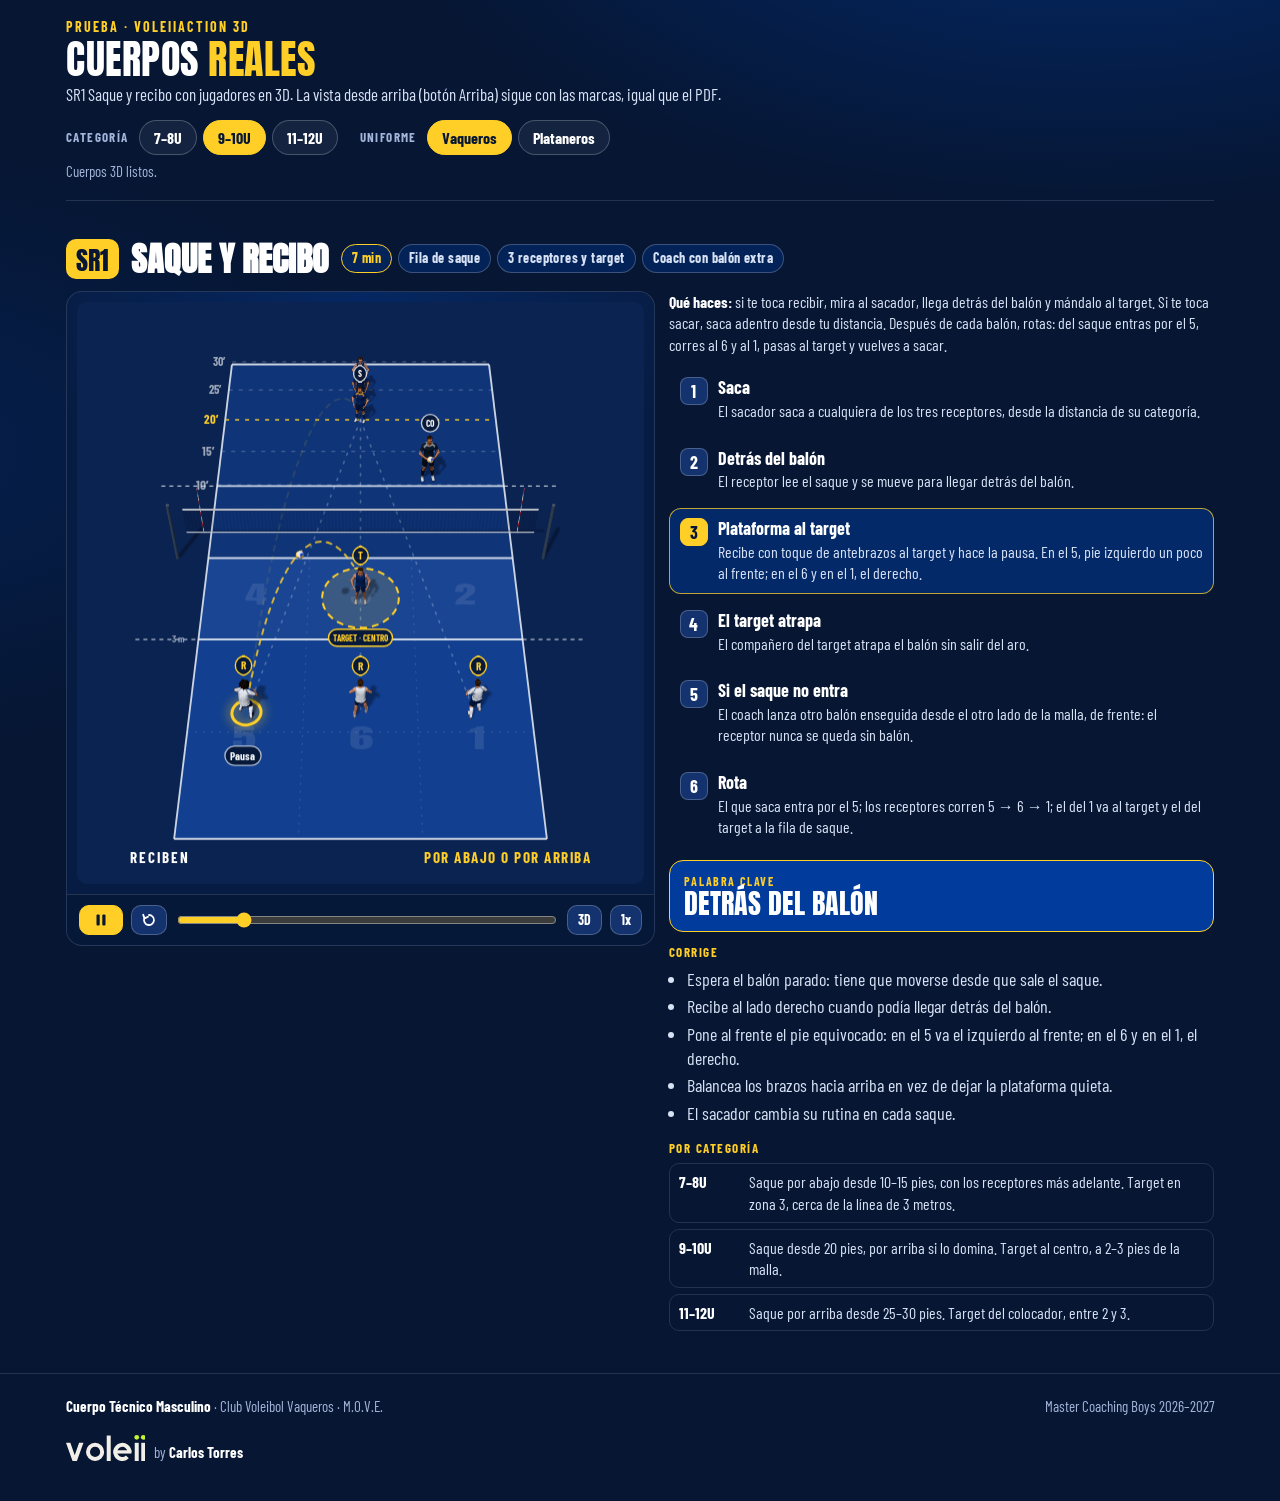
==== prueba3d.html @ f666adee "Prueba 3D real: SR1 con cuerpos humanos (página aparte, no enlazada) - prueba3d.html: SR1 Saque y re" ====
<!doctype html>
<html lang="es">
<head>
<meta charset="utf-8">
<meta name="viewport" content="width=device-width, initial-scale=1">
<meta name="robots" content="noindex">
<title>Prueba 3D · Master Coaching Boys</title>
<link rel="preconnect" href="https://fonts.googleapis.com">
<link rel="preconnect" href="https://fonts.gstatic.com" crossorigin>
<link href="https://fonts.googleapis.com/css2?family=Anton&family=Barlow+Condensed:wght@400;500;600;700&display=swap" rel="stylesheet">
<link rel="stylesheet" href="engine/voleii-drills.css">
<style>.dia canvas.action{display:block;width:100%;max-height:78vh;border-radius:10px}</style>
<style>
:root{
  --navy:#061633;
  --navy2:#0B2350;
  --navy3:#14336E;
  --blue:#013C9D;
  --gold:#FFCF28;
  --white:#FFFFFF;
  --muted:#A3B5DA;
  --soft:#D8E2F5;
  --line:rgba(255,255,255,.12);
  --line2:rgba(255,255,255,.22);
  --radius:16px;
}
*{box-sizing:border-box}
html{-webkit-text-size-adjust:100%}
body{
  margin:0;
  background:var(--navy);
  background-image:radial-gradient(1200px 600px at 85% -10%, rgba(1,60,157,.55), transparent 60%),
                   radial-gradient(900px 500px at -10% 30%, rgba(1,60,157,.25), transparent 60%);
  color:var(--white);
  font-family:"Barlow Condensed", "Arial Narrow", Arial, sans-serif;
  font-size:18px;
  line-height:1.35;
}
a{color:var(--gold)}
.wrap{max-width:1180px;margin:0 auto;padding:0 16px}

/* ---------- Encabezado ---------- */
.hero{position:relative;overflow:hidden;padding:22px 0 26px;border-bottom:1px solid var(--line)}
.hero:before{
  content:"";position:absolute;right:-160px;top:-80px;width:560px;height:560px;display:none;
  background:linear-gradient(135deg, rgba(255,207,40,0) 0 40%, rgba(255,207,40,.07) 40% 50%, rgba(255,255,255,0) 50%);
  transform:rotate(8deg);pointer-events:none
}
@media (min-width:820px){.hero:before{display:block}}
.logos{display:flex;align-items:center;justify-content:space-between;gap:16px}
.logos img.vaq{height:64px;width:auto;display:block}
.logos img.move{height:42px;width:auto;display:block;opacity:.95}
.hero-grid{display:grid;grid-template-columns:1fr;gap:18px;margin-top:14px}
h1{font-family:Anton, Impact, sans-serif;font-weight:400;text-transform:uppercase;line-height:.9;margin:0;font-size:58px;letter-spacing:.5px}
h1 .g{color:var(--gold)}
.season{display:inline-block;margin-top:8px;font-weight:700;letter-spacing:1.5px;text-transform:uppercase;color:var(--soft);font-size:16px}
.season b{color:var(--gold)}
.meta{display:grid;grid-template-columns:1fr 1fr;gap:8px;align-content:end}
.meta .m{display:flex;gap:10px;align-items:flex-start;background:rgba(11,35,80,.75);border:1px solid var(--line);border-radius:12px;padding:10px 12px}
.meta .m svg{flex:0 0 auto;margin-top:2px}
.meta .k{display:block;font-size:12px;letter-spacing:1.6px;text-transform:uppercase;color:var(--gold);font-weight:700}
.meta .v{display:block;font-weight:600;font-size:16px;line-height:1.2}
@media (min-width:820px){.meta .v{font-size:17px}}
@media (min-width:820px){
  .hero{padding:28px 0 34px}
  .logos img.vaq{height:84px}
  .logos img.move{height:54px}
  .hero-grid{grid-template-columns:1.1fr 1fr;align-items:end;margin-top:18px}
  h1{font-size:96px}
  .meta{grid-template-columns:1fr 1fr}
}

/* ---------- Barra fija ---------- */
.bar{position:sticky;top:0;z-index:20;background:rgba(6,22,51,.88);-webkit-backdrop-filter:blur(10px);backdrop-filter:blur(10px);border-bottom:1px solid var(--line)}
.bar .wrap{display:flex;flex-wrap:wrap;gap:8px 18px;align-items:center;justify-content:space-between;padding-top:10px;padding-bottom:10px}
.ctl{display:flex;align-items:center;gap:8px}
.ctl .lbl{font-size:12px;letter-spacing:1.4px;text-transform:uppercase;color:var(--muted);font-weight:700}
.seg{display:inline-flex;background:var(--navy2);border:1px solid var(--line2);border-radius:999px;padding:3px}
.seg button{font:inherit;font-weight:700;font-size:15px;color:var(--soft);background:transparent;border:0;border-radius:999px;padding:6px 12px;cursor:pointer;white-space:nowrap}
.seg button[aria-pressed="true"]{background:var(--gold);color:var(--navy)}
.seg button:focus-visible{outline:2px solid var(--gold);outline-offset:2px}
@media (max-width:600px){
  .bar .wrap{flex-wrap:nowrap;gap:8px;padding-top:8px;padding-bottom:8px}
  .ctl .lbl,.seg .long{display:none}
  .seg button{font-size:14px;padding:6px 9px}
}

/* ---------- Navegación de estaciones ---------- */
.nav{display:flex;gap:8px;overflow-x:auto;padding:16px 0 4px;scrollbar-width:none}
.nav::-webkit-scrollbar{display:none}
.nav span{flex:0 0 auto;font-weight:700;font-size:15px;letter-spacing:.5px;text-transform:uppercase;padding:8px 14px;border-radius:10px;border:1px solid var(--line);color:var(--muted);background:rgba(11,35,80,.5)}
.nav span.on{background:var(--blue);border-color:var(--gold);color:var(--white)}
.nav span.off{opacity:.55}
.nav span small{display:block;font-size:11px;letter-spacing:1px;color:var(--gold);font-weight:600}
.nav span.off small{color:var(--muted)}

/* ---------- Estación ---------- */
.station{padding:18px 0 8px}
.st-head{display:flex;flex-wrap:wrap;align-items:flex-end;justify-content:space-between;gap:12px}
.st-kicker{font-size:14px;letter-spacing:2px;text-transform:uppercase;color:var(--gold);font-weight:700}
.st-title{font-family:Anton, Impact, 'Arial Narrow', sans-serif;font-size:64px;line-height:.95;text-transform:uppercase;margin:2px 0 0;overflow-wrap:anywhere;max-width:100%}
.st-sub{color:var(--soft);font-weight:600;font-size:18px}
@media (min-width:820px){.st-title{font-size:86px}}

.card{background:linear-gradient(180deg, rgba(11,35,80,.92), rgba(9,29,66,.92));border:1px solid var(--line);border-radius:var(--radius);padding:16px}
.card h3{font-family:Anton, Impact, sans-serif;font-weight:400;text-transform:uppercase;letter-spacing:.5px;font-size:22px;margin:0 0 10px}
.card h3 .g{color:var(--gold)}
.grid2{display:grid;grid-template-columns:1fr;gap:14px;margin-top:16px}
@media (min-width:900px){.grid2{grid-template-columns:1.25fr 1fr}}

/* Barra de minutos */
.mins{display:flex;height:54px;border-radius:12px;overflow:hidden;border:1px solid var(--line2)}
.mins div{display:flex;flex-direction:column;justify-content:center;align-items:center;min-width:0;padding:0 2px;border-right:1px solid rgba(6,22,51,.6);text-align:center}
.mins div:last-child{border-right:0}
.mins b{font-size:15px;line-height:1;white-space:nowrap}
.mins i{font-style:normal;font-size:12px;opacity:.85;white-space:nowrap}
.mins .ex{background:#2A4C8F;color:var(--white)}
.mins .d1{background:#FFCF28;color:var(--navy)}
.mins .d2{background:#FFDB5C;color:var(--navy)}
.mins .d3{background:#FFCF28;color:var(--navy)}
.mins .d4{background:#FFDB5C;color:var(--navy)}
.mins .ag{background:repeating-linear-gradient(135deg, #18356F 0 6px, #102A5C 6px 12px);color:var(--soft)}
.mins-legend{display:flex;justify-content:space-between;color:var(--muted);font-size:14px;margin-top:6px}

/* Equipos */
.teams{display:grid;grid-template-columns:1fr 1fr;gap:12px}
.teams h4{margin:0 0 6px;font-size:13px;letter-spacing:1.5px;text-transform:uppercase;color:var(--gold)}
.teams ol{list-style:none;margin:0;padding:0}
.teams li{display:flex;justify-content:space-between;gap:8px;padding:6px 8px;border-radius:8px;font-weight:600}
.teams li span{color:var(--muted);font-weight:500}
.teams li.on{background:rgba(1,60,157,.6);box-shadow:inset 3px 0 0 var(--gold)}
.teams li.on span{color:var(--soft)}

/* Puntos clave */
.keys{list-style:none;margin:0;padding:0;display:grid;gap:8px}
.keys li{display:flex;gap:10px;align-items:flex-start}
.keys li .n{flex:0 0 26px;height:26px;border-radius:50%;background:var(--blue);border:1px solid var(--gold);display:flex;align-items:center;justify-content:center;font-weight:700;font-size:14px}
.src{margin-top:10px;font-size:13px;color:var(--muted)}
.bring{display:grid;grid-template-columns:1fr 1fr;gap:8px;list-style:none;margin:0;padding:0}
.bring li{background:rgba(1,60,157,.35);border:1px solid var(--line);border-radius:10px;padding:8px 10px;font-weight:600}

/* ---------- Drills ---------- */
.drill{margin-top:22px;scroll-margin-top:70px}
.d-head{display:flex;flex-wrap:wrap;align-items:center;gap:10px 12px;margin-bottom:12px}
.code{font-family:Anton, Impact, sans-serif;font-size:26px;line-height:1;background:var(--gold);color:var(--navy);border-radius:10px;padding:8px 10px 6px}
.d-name{font-family:Anton, Impact, sans-serif;font-size:34px;line-height:1;text-transform:uppercase;margin:0}
.chips{display:flex;flex-wrap:wrap;gap:6px}
.chip{font-size:14px;font-weight:700;letter-spacing:.4px;padding:4px 10px;border-radius:999px;border:1px solid var(--line2);color:var(--soft);background:rgba(1,60,157,.35)}
.chip.t{border-color:var(--gold);color:var(--gold)}
.d-grid{display:grid;grid-template-columns:1fr;gap:14px}
@media (min-width:900px){.d-grid{grid-template-columns:minmax(0,1.08fr) minmax(0,1fr);align-items:start}}

.dia{background:#071C42;border:1px solid var(--line);border-radius:var(--radius);overflow:hidden}
.dia .stage{padding:10px;display:flex;justify-content:center;background:radial-gradient(500px 300px at 50% 0%, rgba(1,60,157,.35), transparent 70%)}
.dia svg.main{display:block;width:100%;height:auto;max-height:78vh}
.dia .ctrls{display:flex;align-items:center;gap:8px;padding:10px 12px;border-top:1px solid var(--line);background:rgba(6,22,51,.6)}
.btn{font:inherit;font-weight:700;font-size:14px;display:inline-flex;align-items:center;gap:6px;color:var(--white);background:var(--navy3);border:1px solid var(--line2);border-radius:10px;padding:7px 10px;cursor:pointer;line-height:1}
.btn:hover{border-color:var(--gold)}
.btn:focus-visible{outline:2px solid var(--gold);outline-offset:2px}
.btn.play{background:var(--gold);color:var(--navy);border-color:var(--gold);min-width:44px;justify-content:center}
.dia input[type=range]{flex:1;min-width:60px;accent-color:#FFCF28}
.legend{display:flex;flex-wrap:wrap;gap:6px 14px;padding:10px 12px;border-top:1px solid var(--line);font-size:14px;color:var(--soft)}
.legend span{display:inline-flex;align-items:center;gap:6px}
.lg-dot{width:14px;height:14px;border-radius:50%;display:inline-block}
.lg-p{background:var(--gold);border:2px solid var(--navy)}
.lg-c{background:#fff;border:2px solid var(--navy)}
.lg-t{background:transparent;border:2px dashed var(--gold)}
.lg-l{width:22px;height:0;border-top:2px dashed var(--gold);display:inline-block}
.lg-pl{width:16px;height:5px;background:#fff;border-radius:2px;display:inline-block;box-shadow:0 0 0 1px var(--navy)}
.inset{border-top:1px solid var(--line);padding:8px 12px 12px;background:rgba(6,22,51,.45)}
.inset .k{font-size:12px;letter-spacing:1.4px;text-transform:uppercase;color:var(--gold);font-weight:700}
.inset svg{display:block;width:100%;height:auto;max-width:420px;margin:0 auto}

.info{display:grid;gap:12px}
.steps{list-style:none;margin:0;padding:0;display:grid;gap:6px}
.steps li{display:flex;gap:10px;padding:9px 10px;border-radius:12px;border:1px solid transparent;cursor:pointer;transition:background .2s, border-color .2s}
.steps li:hover{background:rgba(255,255,255,.04)}
.steps li .n{flex:0 0 28px;height:28px;border-radius:8px;background:var(--navy3);border:1px solid var(--line2);display:flex;align-items:center;justify-content:center;font-weight:700}
.steps li b{display:block;font-size:18px;line-height:1.15}
.steps li p{margin:2px 0 0;color:var(--soft);font-size:16px}
.steps li.on{background:rgba(1,60,157,.5);border-color:rgba(255,207,40,.75)}
.steps li.on .n{background:var(--gold);color:var(--navy);border-color:var(--gold)}
.cue{display:flex;align-items:center;gap:12px;background:var(--blue);border:1px solid var(--gold);border-radius:14px;padding:12px 14px}
.cue .k{font-size:12px;letter-spacing:1.6px;text-transform:uppercase;color:var(--gold);font-weight:700}
.cue .w{font-family:Anton, Impact, sans-serif;font-size:28px;line-height:1.05;text-transform:uppercase}
.box h5{margin:0 0 6px;font-size:13px;letter-spacing:1.5px;text-transform:uppercase;color:var(--gold)}
.box ul{margin:0;padding-left:18px;color:var(--soft)}
.box ul li{margin:3px 0}
.ages{display:grid;gap:6px}
.ages div{display:grid;grid-template-columns:62px 1fr;gap:8px;padding:7px 9px;border-radius:10px;border:1px solid var(--line);color:var(--soft);font-size:16px}
.ages div b{color:var(--white)}
.ages div.on{border-color:var(--gold);background:rgba(1,60,157,.5);color:var(--white)}
.ages div.on b{color:var(--gold)}
.org{color:var(--soft);font-size:16px;margin:0}
.org b{color:var(--white)}

body[data-view="players"] .coach-only{display:none !important}
body[data-view="coach"] .player-only{display:none !important}

footer{margin-top:34px;border-top:1px solid var(--line);padding:22px 0 40px;color:var(--muted);font-size:15px}
footer .wrap{display:flex;flex-wrap:wrap;justify-content:space-between;gap:10px}
footer b{color:var(--white)}
.sample{display:inline-block;margin-top:6px;font-size:13px;letter-spacing:1px;text-transform:uppercase;color:var(--gold);border:1px solid rgba(255,207,40,.5);border-radius:999px;padding:3px 10px}
@media (prefers-reduced-motion: reduce){ .steps li{transition:none} }

/* ---------- Páginas y navegación ---------- */
.page{display:none;padding-top:16px}
.page.on{display:block}
.nav a{flex:0 0 auto;font-weight:700;font-size:15px;letter-spacing:.5px;text-transform:uppercase;padding:8px 14px;border-radius:10px;border:1px solid var(--line);color:var(--soft);background:rgba(11,35,80,.6);text-decoration:none}
.nav a small{display:block;font-size:11px;letter-spacing:1px;color:var(--gold);font-weight:600}
.nav a:hover{border-color:var(--line2)}
.nav a.on{background:var(--blue);border-color:var(--gold);color:var(--white)}
.nav a:focus-visible{outline:2px solid var(--gold);outline-offset:2px}

/* ---------- Visibilidad por categoría ---------- */
[data-agev]{display:none}
body[data-age="7-8"] [data-agev~="7-8"],
body[data-age="9-10"] [data-agev~="9-10"],
body[data-age="11-12"] [data-agev~="11-12"]{display:revert}
.steps li[data-agev]{display:none}
body[data-age="9-10"] .steps li[data-agev~="9-10"]{display:flex}body[data-age="7-8"] .steps li[data-agev~="7-8"],body[data-age="11-12"] .steps li[data-agev~="11-12"]{display:flex}
.steps li.nophase{cursor:default}
.steps li.nophase:hover{background:none}
.cue{flex-wrap:wrap}
.cue > div + div{padding-left:14px;border-left:1px solid rgba(255,207,40,.55)}
@media (max-width:600px){ .cue > div + div{flex-basis:100%;padding-left:0;border-left:0;padding-top:10px;border-top:1px solid rgba(255,207,40,.55)} }
footer .credit{flex-basis:100%;display:flex;align-items:flex-end;gap:9px;margin-top:8px;line-height:1}
footer .credit svg{height:26px;width:auto;display:block}
footer .credit span{padding-bottom:1px}
.na{display:none;align-items:center;gap:12px;border:1px dashed var(--line2);border-radius:var(--radius);padding:14px 16px;color:var(--soft);background:rgba(11,35,80,.5)}
.na b{color:var(--gold)}
body[data-age="7-8"] .drill[data-ages]:not([data-ages~="7-8"]) .d-grid,
body[data-age="9-10"] .drill[data-ages]:not([data-ages~="9-10"]) .d-grid,
body[data-age="11-12"] .drill[data-ages]:not([data-ages~="11-12"]) .d-grid{display:none}
body[data-age="7-8"] .drill[data-ages]:not([data-ages~="7-8"]) .na,
body[data-age="9-10"] .drill[data-ages]:not([data-ages~="9-10"]) .na,
body[data-age="11-12"] .drill[data-ages]:not([data-ages~="11-12"]) .na{display:flex}
body[data-age="7-8"] .drill[data-ages]:not([data-ages~="7-8"]) .d-head,
body[data-age="9-10"] .drill[data-ages]:not([data-ages~="9-10"]) .d-head,
body[data-age="11-12"] .drill[data-ages]:not([data-ages~="11-12"]) .d-head{opacity:.5}

/* ---------- Vista lateral del ataque ---------- */
.inset svg.side{max-width:460px}

/* ---------- Horario ---------- */
.tl{display:flex;height:46px;border-radius:12px;overflow:hidden;border:1px solid var(--line2);margin-top:4px}
.tl div{display:flex;align-items:center;justify-content:center;min-width:0;font-weight:700;font-size:13px;white-space:nowrap;overflow:hidden;border-right:1px solid rgba(6,22,51,.55)}
.tl div:last-child{border-right:0}
.tl .wb{background:#2A4C8F}
.tl .st{background:var(--gold);color:var(--navy)}
.tl .st2{background:#FFDB5C;color:var(--navy)}
.tl .ag{background:repeating-linear-gradient(135deg, #18356F 0 6px, #102A5C 6px 12px)}
.tl .ci{background:#2A4C8F}
.tl-times{display:flex;justify-content:space-between;color:var(--muted);font-size:13px;margin-top:4px}
.tl-name{font-size:13px;letter-spacing:1.5px;text-transform:uppercase;color:var(--gold);font-weight:700;margin-top:14px}
.tl-name:first-of-type{margin-top:0}
table.sched{width:100%;border-collapse:separate;border-spacing:0;font-size:16px}
table.sched th{text-align:left;font-size:12px;letter-spacing:1.4px;text-transform:uppercase;color:var(--gold);font-weight:700;padding:6px 8px;border-bottom:1px solid var(--line2)}
table.sched td{padding:7px 8px;border-bottom:1px solid var(--line);vertical-align:top}
table.sched td.t{white-space:nowrap;color:var(--soft);font-weight:600}
table.sched td b{color:var(--white)}
table.sched tr.agua td{color:var(--muted);font-size:15px}
.rot{width:100%;border-collapse:separate;border-spacing:4px;table-layout:fixed}
.rot th{font-size:12px;letter-spacing:1px;text-transform:uppercase;color:var(--gold);font-weight:700;text-align:center;padding:4px 2px;line-height:1.15}
.rot th small{display:block;color:var(--soft);font-size:12px;letter-spacing:.5px}
.rot td{text-align:center;padding:9px 2px;border-radius:9px;background:rgba(1,60,157,.28);border:1px solid var(--line);font-weight:700;font-size:15px;line-height:1.1}
.rot td.time{background:transparent;border:0;color:var(--muted);font-weight:600;font-size:14px;width:52px}
.rot td.on{background:var(--gold);color:var(--navy);border-color:var(--gold)}
.rot-wrap{overflow-x:auto}
.cycle{display:block;width:100%;max-width:380px;height:auto;margin:6px auto 0}
.list2{list-style:none;margin:0;padding:0;display:grid;gap:8px}
.list2 li{display:flex;justify-content:space-between;gap:10px;padding:8px 10px;border-radius:10px;background:rgba(1,60,157,.28);border:1px solid var(--line);font-weight:600}
.list2 li span{color:var(--muted);font-weight:500;text-align:right}
.list2 li.on{background:rgba(1,60,157,.6);box-shadow:inset 3px 0 0 var(--gold)}
.list2 li.on span{color:var(--soft)}
.note{color:var(--soft);font-size:16px;margin:0}
.note b{color:var(--white)}
.grid3{display:grid;grid-template-columns:1fr;gap:14px;margin-top:14px}
@media (min-width:900px){.grid3{grid-template-columns:1fr 1fr 1fr}}

/* ---------- Siguiente estación ---------- */
.pager{display:flex;justify-content:space-between;gap:10px;margin-top:28px}
.pager a{flex:1;display:block;text-decoration:none;color:var(--white);border:1px solid var(--line2);border-radius:14px;padding:12px 14px;background:rgba(11,35,80,.7)}
.pager a:hover{border-color:var(--gold)}
.pager a small{display:block;font-size:12px;letter-spacing:1.4px;text-transform:uppercase;color:var(--gold);font-weight:700}
.pager a b{font-family:Anton, Impact, sans-serif;font-weight:400;font-size:22px;text-transform:uppercase}
.pager a.nx{text-align:right}

.card.role.mt{margin-top:14px}
@media (min-width:900px){.keys.two{grid-template-columns:1fr 1fr;column-gap:22px}}

.lg-h{width:18px;height:10px;display:inline-block;background:radial-gradient(circle at 25% 50%, #fff 0 4px, transparent 4.5px), radial-gradient(circle at 75% 50%, #fff 0 4px, transparent 4.5px)}
.lg-fd{width:9px;height:15px;border-radius:50%;background:#FFCF28;display:inline-block;box-shadow:0 0 0 1px #061633}
.lg-fi{width:9px;height:15px;border-radius:50%;background:#FFFFFF;display:inline-block;box-shadow:0 0 0 1px #061633}
.lg-co{background:#061633;border:2px solid #fff}
.lg-tb{background:#D8F04A;border:2px solid var(--navy);width:11px;height:11px}

/* ---------- Sesión 1 / Sesión 2 ---------- */
body[data-ses="1"] .s2-only{display:none !important}
body[data-ses="2"] .s1-only{display:none !important}
.ses{display:grid;grid-template-columns:1fr 1fr;gap:8px;padding-top:16px}
.ses a{display:block;text-decoration:none;color:var(--soft);border:1px solid var(--line2);border-radius:14px;padding:10px 14px;background:rgba(11,35,80,.6);font-family:Anton, Impact, sans-serif;font-size:24px;line-height:1.05;text-transform:uppercase}
.ses a small{display:block;font-family:"Barlow Condensed", "Arial Narrow", Arial, sans-serif;font-size:13px;letter-spacing:1px;color:var(--gold);font-weight:700;margin-top:3px}
.ses a:hover{border-color:var(--gold)}
.ses a.on{background:var(--blue);border-color:var(--gold);color:var(--white)}
.ses a:focus-visible{outline:2px solid var(--gold);outline-offset:2px}
@media (min-width:820px){.ses a{font-size:28px}}
.tl .mv{background:#C6A11F;color:var(--navy)}
</style>
<style>
.p3-top{padding:18px 0 8px;border-bottom:1px solid var(--line)}
.p3-kick{font-weight:700;letter-spacing:2px;text-transform:uppercase;color:var(--gold);font-size:14px}
.p3-top h1{font-size:40px;margin-top:4px}
.p3-sub{color:var(--soft);margin-top:6px;font-size:17px;max-width:760px}
.p3-bar{display:flex;flex-wrap:wrap;gap:10px 22px;align-items:center;margin:14px 0 6px}
.p3-grp{display:flex;align-items:center;gap:6px;flex-wrap:wrap}
.p3-grp > span{font-weight:700;letter-spacing:1.4px;text-transform:uppercase;font-size:13px;color:var(--muted);margin-right:4px}
.p3-btn{font:inherit;font-weight:700;font-size:16px;color:var(--white);background:rgba(255,255,255,.06);border:1px solid var(--line2);border-radius:999px;padding:6px 14px;cursor:pointer}
.p3-btn[aria-pressed="true"]{background:var(--gold);color:var(--navy);border-color:var(--gold)}
.p3-state{font-size:15px;color:var(--muted);margin:2px 0 10px}
.dia .legend{display:none}
</style>
</head>
<body class="coach">
<div class="wrap">
  <div class="p3-top">
    <div class="p3-kick">Prueba · voleiiaction 3D</div>
    <h1>Cuerpos <span class="g">reales</span></h1>
    <div class="p3-sub">SR1 Saque y recibo con jugadores en 3D. La vista desde arriba (botón Arriba) sigue con las marcas, igual que el PDF.</div>
    <div class="p3-bar">
      <div class="p3-grp" role="group" aria-label="Categoría"><span>Categoría</span>
        <button type="button" class="p3-btn" data-age="7-8" aria-pressed="false">7–8U</button>
        <button type="button" class="p3-btn" data-age="9-10" aria-pressed="true">9–10U</button>
        <button type="button" class="p3-btn" data-age="11-12" aria-pressed="false">11–12U</button>
      </div>
      <div class="p3-grp" role="group" aria-label="Uniforme"><span>Uniforme</span>
        <button type="button" class="p3-btn" data-team="vaqueros" aria-pressed="true">Vaqueros</button>
        <button type="button" class="p3-btn" data-team="plataneros" aria-pressed="false">Plataneros</button>
      </div>
    </div>
    <div class="p3-state" id="p3-state">Cargando los cuerpos 3D…</div>
  </div>
  <section class="page station on" style="display:block">
<article class="drill" id="sr1">
      <div class="d-head">
        <span class="code">SR1</span>
        <h3 class="d-name">Saque y recibo</h3>
        <div class="chips"><span class="chip t">7 min</span><span class="chip">Fila de saque</span><span class="chip">3 receptores y target</span><span class="chip">Coach con balón extra</span></div>
      </div>
      <div class="d-grid">
        <div class="dia" data-engine="action" data-scene="sr1">
          <div class="stage"></div>
          <div class="ctrls"></div>
          <div class="legend"><span><i class="lg-dot lg-p"></i>Receptor</span><span><i class="lg-dot lg-c"></i>Sacador</span><span><i class="lg-dot lg-t"></i>Target</span><span><i class="lg-dot lg-co"></i>Coach</span><span><i class="lg-pl"></i>Plataforma</span><span><i class="lg-l"></i>Trayectoria</span></div>
        </div>
        <div class="info">
          <p class="org player-only"><b>Qué haces:</b> si te toca recibir, mira al sacador, llega detrás del balón y mándalo al target. Si te toca sacar, saca adentro desde tu distancia. Después de cada balón, rotas: del saque entras por el 5, corres al 6 y al 1, pasas al target y vuelves a sacar.</p>
          <ol class="steps"><li data-step="0"><span class="n">1</span><div><b>Saca</b><p>El sacador saca a cualquiera de los tres receptores, desde la distancia de su categoría.</p></div></li><li data-step="1"><span class="n">2</span><div><b>Detrás del balón</b><p>El receptor lee el saque y se mueve para llegar detrás del balón.</p></div></li><li data-step="2"><span class="n">3</span><div><b>Plataforma al target</b><p>Recibe con toque de antebrazos al target y hace la pausa. En el 5, pie izquierdo un poco al frente; en el 6 y en el 1, el derecho.</p></div></li><li data-step="3"><span class="n">4</span><div><b>El target atrapa</b><p>El compañero del target atrapa el balón sin salir del aro.</p></div></li><li data-step="4"><span class="n">5</span><div><b>Si el saque no entra</b><p>El coach lanza otro balón enseguida desde el otro lado de la malla, de frente: el receptor nunca se queda sin balón.</p></div></li><li data-step="5"><span class="n">6</span><div><b>Rota</b><p>El que saca entra por el 5; los receptores corren 5 → 6 → 1; el del 1 va al target y el del target a la fila de saque.</p></div></li></ol>
          <div class="cue"><div><div class="k">Palabra clave</div><div class="w">Detrás del balón</div></div></div>
          <div class="box coach-only"><h5>Corrige</h5><ul><li>Espera el balón parado: tiene que moverse desde que sale el saque.</li><li>Recibe al lado derecho cuando podía llegar detrás del balón.</li><li>Pone al frente el pie equivocado: en el 5 va el izquierdo al frente; en el 6 y en el 1, el derecho.</li><li>Balancea los brazos hacia arriba en vez de dejar la plataforma quieta.</li><li>El sacador cambia su rutina en cada saque.</li></ul></div>
          <div class="box coach-only"><h5>Por categoría</h5><div class="ages"><div data-age="7-8"><b>7–8U</b><span>Saque por abajo desde 10–15 pies, con los receptores más adelante. Target en zona 3, cerca de la línea de 3 metros.</span></div><div data-age="9-10"><b>9–10U</b><span>Saque desde 20 pies, por arriba si lo domina. Target al centro, a 2–3 pies de la malla.</span></div><div data-age="11-12"><b>11–12U</b><span>Saque por arriba desde 25–30 pies. Target del colocador, entre 2 y 3.</span></div></div></div>
        </div>
      </div>
    </article>
  </section>
</div>
<footer>
  <div class="wrap">
    <div><b>Cuerpo Técnico Masculino</b> · Club Voleibol Vaqueros · M.O.V.E.</div>
    <div>Master Coaching Boys 2026–2027</div>
    <div class="credit"><svg class="voleii" viewBox="0 -43 436 143" role="img" aria-label="voleii"><polygon points="0,0 24,0 48,68 72,0 96,0 60,100 36,100" fill="#F2EFE8"/><circle cx="160" cy="50" r="39" fill="none" stroke="#F2EFE8" stroke-width="22"/><rect x="224" y="-40" width="22" height="140" fill="#F2EFE8"/><path d="M349 50 A39 39 0 1 0 337.6 77.6" fill="none" stroke="#F2EFE8" stroke-width="22"/><rect x="262" y="41" width="98" height="18" fill="#F2EFE8"/><rect x="378" y="0" width="22" height="100" fill="#F2EFE8"/><rect x="414" y="0" width="22" height="100" fill="#F2EFE8"/><circle cx="389" cy="-30" r="13" fill="#C6F432"/><circle cx="425" cy="-30" r="13" fill="#C6F432"/></svg><span>by <b>Carlos Torres</b></span></div>
  </div>
</footer>
<script src="engine3d/voleii-action.js"></script>
<script src="escenas-sesion2-action.js"></script>
<script src="engine3d/three/voleii-three.min.js"></script>
<script src="engine3d/voleii-action-3d.js"></script>
<script>
(function () {
  try {
    var AC = window.VOLEII && window.VOLEII.Action;
    if (!AC) { return; }
    AC.mount({ age: '9-10', view: 1 });
    var st = document.getElementById('p3-state');
    var tries = 0, iv = setInterval(function () {
      tries++;
      var G = AC.GL;
      if (G && G.ready) { st.textContent = 'Cuerpos 3D listos.'; clearInterval(iv); }
      else if (!G || G.failed) { st.textContent = 'Este equipo no pudo mostrar el 3D; se ven las figuras de siempre.'; clearInterval(iv); }
      else if (tries > 120) { clearInterval(iv); }
    }, 250);
    function press(sel, el) { var bs = document.querySelectorAll(sel), i; for (i = 0; i < bs.length; i++) { bs[i].setAttribute('aria-pressed', bs[i] === el ? 'true' : 'false'); } }
    var ages = document.querySelectorAll('.p3-btn[data-age]'), teams = document.querySelectorAll('.p3-btn[data-team]'), i;
    for (i = 0; i < ages.length; i++) {
      ages[i].addEventListener('click', function () {
        try { press('.p3-btn[data-age]', this); AC.setAge(this.getAttribute('data-age')); document.body.setAttribute('data-age', this.getAttribute('data-age')); } catch (err) { console.error(err); }
      });
    }
    for (i = 0; i < teams.length; i++) {
      teams[i].addEventListener('click', function () {
        try { press('.p3-btn[data-team]', this); if (AC.GL && AC.GL.setTeam) { AC.GL.setTeam(this.getAttribute('data-team')); } } catch (err) { console.error(err); }
      });
    }
    document.body.setAttribute('data-age', '9-10');
  } catch (err) { if (window.console) { console.error('prueba3d', err); } }
})();
</script>
</body>
</html>
---- engine/voleii-drills.css ----
/* =====================================================================
   VOLEII · MOTOR DE DRILLS ANIMADOS · estilos del diagrama
   (c) Carlos Torres · VOLEII. Todos los derechos reservados.
   Variables con los colores de Vaqueros por defecto; la app las redefine
   después de cargar este archivo si el equipo es otro.
   ===================================================================== */
:root{
  --navy:#061633;
  --navy3:#14336E;
  --blue:#013C9D;
  --gold:#FFCF28;
  --white:#FFFFFF;
  --soft:#D8E2F5;
  --line:rgba(255,255,255,.12);
  --line2:rgba(255,255,255,.22);
  --radius:16px;
  --dia-bg:#071C42;
}

/* ---------- Diagrama ---------- */
.dia{background:var(--dia-bg);border:1px solid var(--line);border-radius:var(--radius);overflow:hidden}
.dia .stage{padding:10px;display:flex;justify-content:center;background:radial-gradient(500px 300px at 50% 0%, rgba(1,60,157,.35), transparent 70%)}
.dia svg.main{display:block;width:100%;height:auto;max-height:78vh}
.dia .ctrls{display:flex;align-items:center;gap:8px;padding:10px 12px;border-top:1px solid var(--line);background:rgba(6,22,51,.6)}
.dia .btn{font:inherit;font-weight:700;font-size:14px;display:inline-flex;align-items:center;gap:6px;color:var(--white);background:var(--navy3);border:1px solid var(--line2);border-radius:10px;padding:7px 10px;cursor:pointer;line-height:1}
.dia .btn:hover{border-color:var(--gold)}
.dia .btn:focus-visible{outline:2px solid var(--gold);outline-offset:2px}
.dia .btn.play{background:var(--gold);color:var(--navy);border-color:var(--gold);min-width:44px;justify-content:center}
.dia input[type=range]{flex:1;min-width:60px;accent-color:var(--gold)}

/* ---------- Leyenda ---------- */
.legend{display:flex;flex-wrap:wrap;gap:6px 14px;padding:10px 12px;border-top:1px solid var(--line);font-size:14px;color:var(--soft)}
.legend span{display:inline-flex;align-items:center;gap:6px}
.lg-dot{width:14px;height:14px;border-radius:50%;display:inline-block}
.lg-p{background:var(--gold);border:2px solid var(--navy)}
.lg-c{background:#fff;border:2px solid var(--navy)}
.lg-t{background:transparent;border:2px dashed var(--gold)}
.lg-l{width:22px;height:0;border-top:2px dashed var(--gold);display:inline-block}
.lg-pl{width:16px;height:5px;background:#fff;border-radius:2px;display:inline-block;box-shadow:0 0 0 1px var(--navy)}

/* ---------- Recuadros (vista lateral, postura) ---------- */
.inset{border-top:1px solid var(--line);padding:8px 12px 12px;background:rgba(6,22,51,.45)}
.inset .k{font-size:12px;letter-spacing:1.4px;text-transform:uppercase;color:var(--gold);font-weight:700}
.inset svg{display:block;width:100%;height:auto;max-width:420px;margin:0 auto}
.inset svg.side{max-width:460px}

/* ---------- Pasos (se iluminan con las fases) ---------- */
.steps{list-style:none;margin:0;padding:0;display:grid;gap:6px}
.steps li{display:flex;gap:10px;padding:9px 10px;border-radius:12px;border:1px solid transparent;cursor:pointer;transition:background .2s, border-color .2s}
.steps li:hover{background:rgba(255,255,255,.04)}
.steps li .n{flex:0 0 28px;height:28px;border-radius:8px;background:var(--navy3);border:1px solid var(--line2);display:flex;align-items:center;justify-content:center;font-weight:700}
.steps li b{display:block;font-size:18px;line-height:1.15}
.steps li p{margin:2px 0 0;color:var(--soft);font-size:16px}
.steps li.on{background:rgba(1,60,157,.5);border-color:var(--gold)}
.steps li.on .n{background:var(--gold);color:var(--navy);border-color:var(--gold)}
.steps li.nophase{cursor:default}
.steps li.nophase:hover{background:none}
@media (prefers-reduced-motion: reduce){ .steps li{transition:none} }

/* ---------- Pasos que solo aplican a ciertas categorías ---------- */
.steps li[data-agev]{display:none}
body[data-age="7-8"] .steps li[data-agev~="7-8"],
body[data-age="9-10"] .steps li[data-agev~="9-10"],
body[data-age="11-12"] .steps li[data-agev~="11-12"]{display:flex}
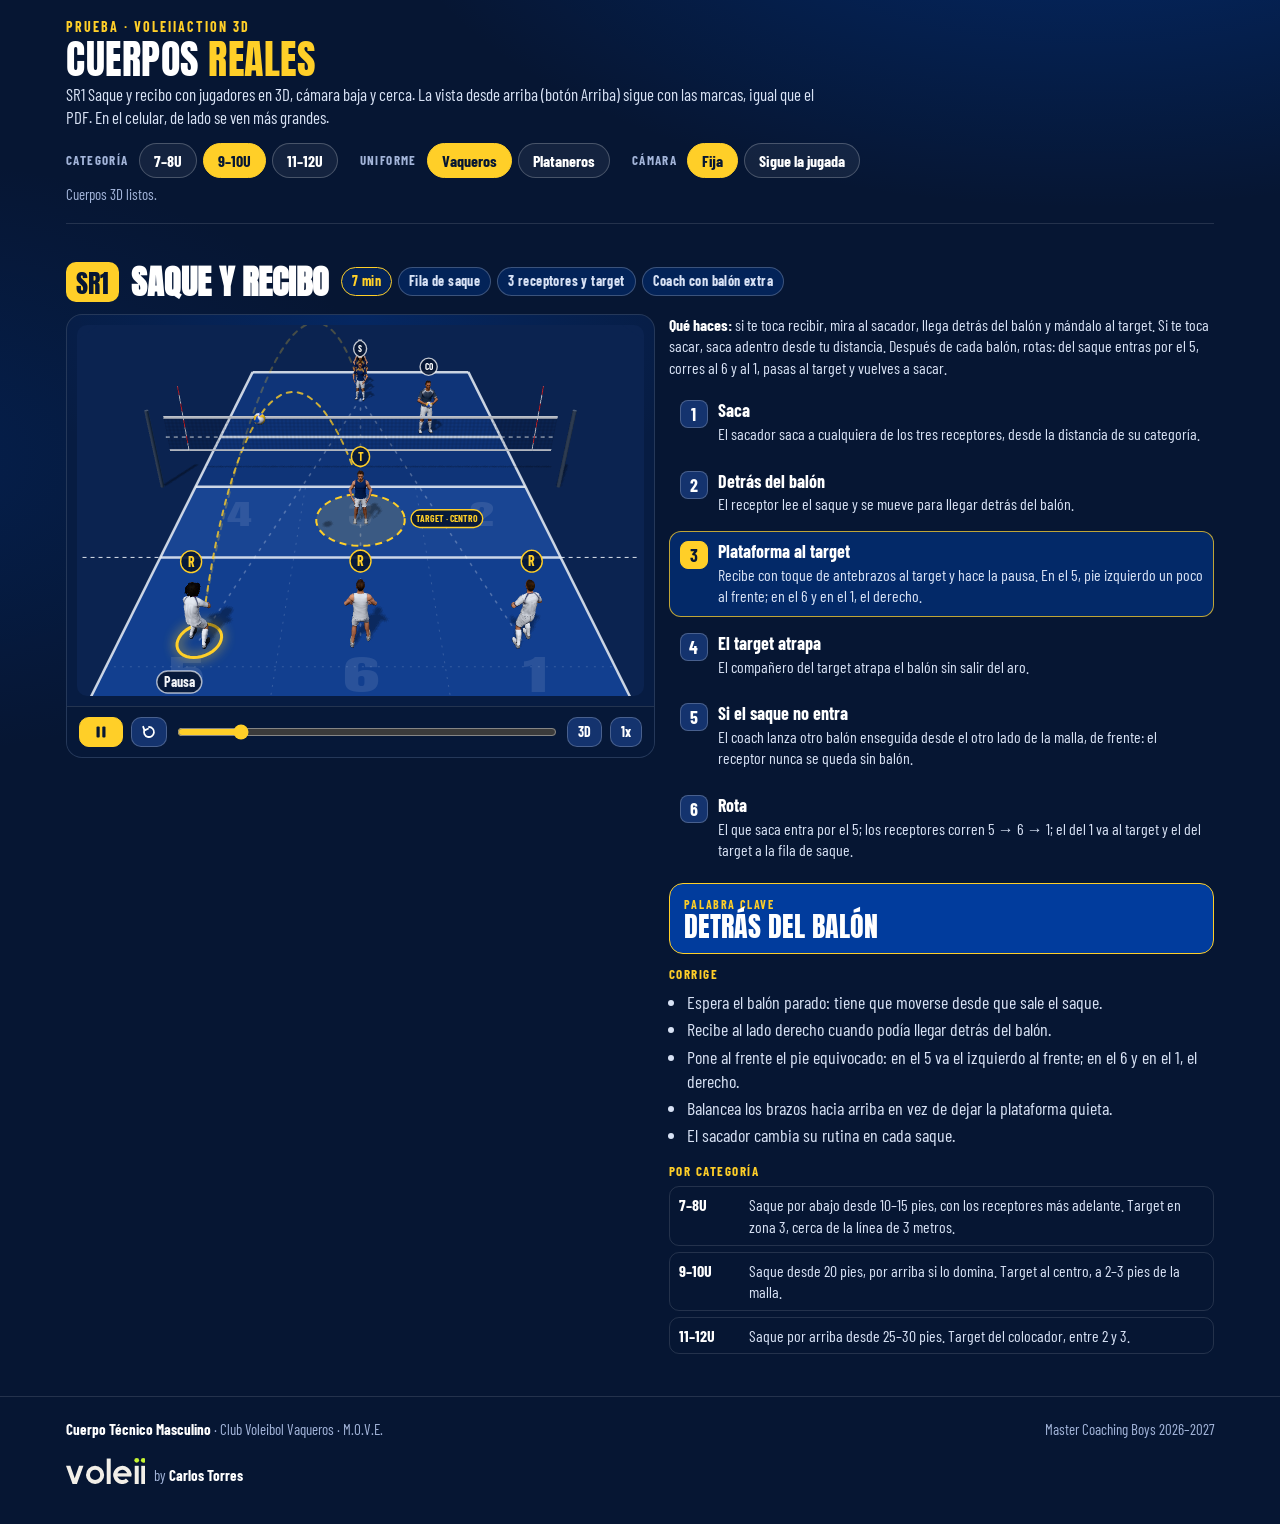
==== commit 0cd2bd95: "Prueba 3D: cámara más baja y cerca, pantalones blancos o verdes, sin medidas en pies Co-Authored-By:" ====
--- a/prueba3d.html
+++ b/prueba3d.html
@@ -319,6 +319,7 @@
 .p3-btn[aria-pressed="true"]{background:var(--gold);color:var(--navy);border-color:var(--gold)}
 .p3-state{font-size:15px;color:var(--muted);margin:2px 0 10px}
 .dia .legend{display:none}
+@media (max-width:600px){.dia{margin:0 -16px;border-radius:0;border-left:0;border-right:0}.dia .stage{padding:6px 0}.dia canvas.action{border-radius:0}}
 </style>
 </head>
 <body class="coach">
@@ -326,7 +327,7 @@
   <div class="p3-top">
     <div class="p3-kick">Prueba · voleiiaction 3D</div>
     <h1>Cuerpos <span class="g">reales</span></h1>
-    <div class="p3-sub">SR1 Saque y recibo con jugadores en 3D. La vista desde arriba (botón Arriba) sigue con las marcas, igual que el PDF.</div>
+    <div class="p3-sub">SR1 Saque y recibo con jugadores en 3D, cámara baja y cerca. La vista desde arriba (botón Arriba) sigue con las marcas, igual que el PDF. En el celular, de lado se ven más grandes.</div>
     <div class="p3-bar">
       <div class="p3-grp" role="group" aria-label="Categoría"><span>Categoría</span>
         <button type="button" class="p3-btn" data-age="7-8" aria-pressed="false">7–8U</button>
@@ -336,6 +337,10 @@
       <div class="p3-grp" role="group" aria-label="Uniforme"><span>Uniforme</span>
         <button type="button" class="p3-btn" data-team="vaqueros" aria-pressed="true">Vaqueros</button>
         <button type="button" class="p3-btn" data-team="plataneros" aria-pressed="false">Plataneros</button>
+      </div>
+      <div class="p3-grp" role="group" aria-label="Cámara"><span>Cámara</span>
+        <button type="button" class="p3-btn" data-follow="0" aria-pressed="true">Fija</button>
+        <button type="button" class="p3-btn" data-follow="1" aria-pressed="false">Sigue la jugada</button>
       </div>
     </div>
     <div class="p3-state" id="p3-state">Cargando los cuerpos 3D…</div>
@@ -396,6 +401,12 @@
         try { press('.p3-btn[data-age]', this); AC.setAge(this.getAttribute('data-age')); document.body.setAttribute('data-age', this.getAttribute('data-age')); } catch (err) { console.error(err); }
       });
     }
+    var cams = document.querySelectorAll('.p3-btn[data-follow]');
+    for (i = 0; i < cams.length; i++) {
+      cams[i].addEventListener('click', function () {
+        try { press('.p3-btn[data-follow]', this); if (AC.GL && AC.GL.setFollow) { AC.GL.setFollow(this.getAttribute('data-follow') === '1'); } } catch (err) { console.error(err); }
+      });
+    }
     for (i = 0; i < teams.length; i++) {
       teams[i].addEventListener('click', function () {
         try { press('.p3-btn[data-team]', this); if (AC.GL && AC.GL.setTeam) { AC.GL.setTeam(this.getAttribute('data-team')); } } catch (err) { console.error(err); }
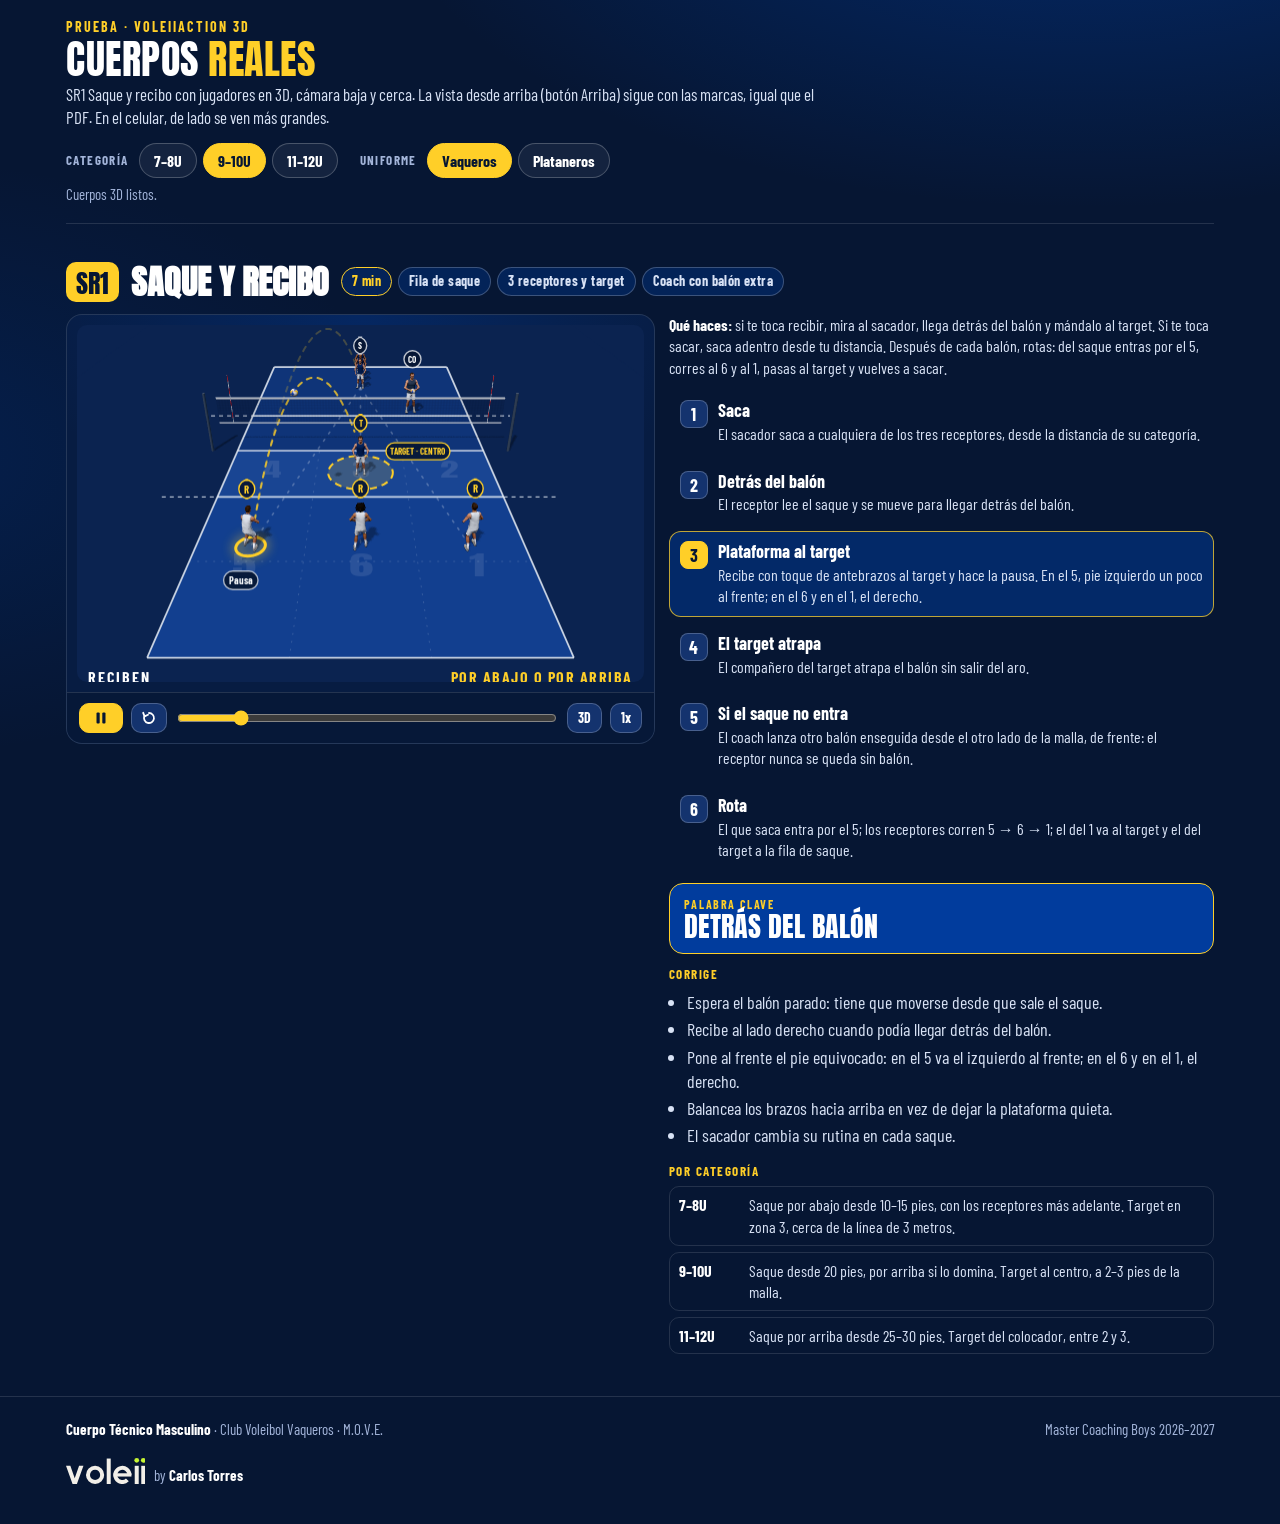
==== commit 7ccd4806: "Prueba 3D: todos sin mangas, medias blancas a media pierna, cancha completa, sin cámara que sigue Co" ====
--- a/prueba3d.html
+++ b/prueba3d.html
@@ -337,10 +337,6 @@
       <div class="p3-grp" role="group" aria-label="Uniforme"><span>Uniforme</span>
         <button type="button" class="p3-btn" data-team="vaqueros" aria-pressed="true">Vaqueros</button>
         <button type="button" class="p3-btn" data-team="plataneros" aria-pressed="false">Plataneros</button>
-      </div>
-      <div class="p3-grp" role="group" aria-label="Cámara"><span>Cámara</span>
-        <button type="button" class="p3-btn" data-follow="0" aria-pressed="true">Fija</button>
-        <button type="button" class="p3-btn" data-follow="1" aria-pressed="false">Sigue la jugada</button>
       </div>
     </div>
     <div class="p3-state" id="p3-state">Cargando los cuerpos 3D…</div>
@@ -401,12 +397,6 @@
         try { press('.p3-btn[data-age]', this); AC.setAge(this.getAttribute('data-age')); document.body.setAttribute('data-age', this.getAttribute('data-age')); } catch (err) { console.error(err); }
       });
     }
-    var cams = document.querySelectorAll('.p3-btn[data-follow]');
-    for (i = 0; i < cams.length; i++) {
-      cams[i].addEventListener('click', function () {
-        try { press('.p3-btn[data-follow]', this); if (AC.GL && AC.GL.setFollow) { AC.GL.setFollow(this.getAttribute('data-follow') === '1'); } } catch (err) { console.error(err); }
-      });
-    }
     for (i = 0; i < teams.length; i++) {
       teams[i].addEventListener('click', function () {
         try { press('.p3-btn[data-team]', this); if (AC.GL && AC.GL.setTeam) { AC.GL.setTeam(this.getAttribute('data-team')); } } catch (err) { console.error(err); }
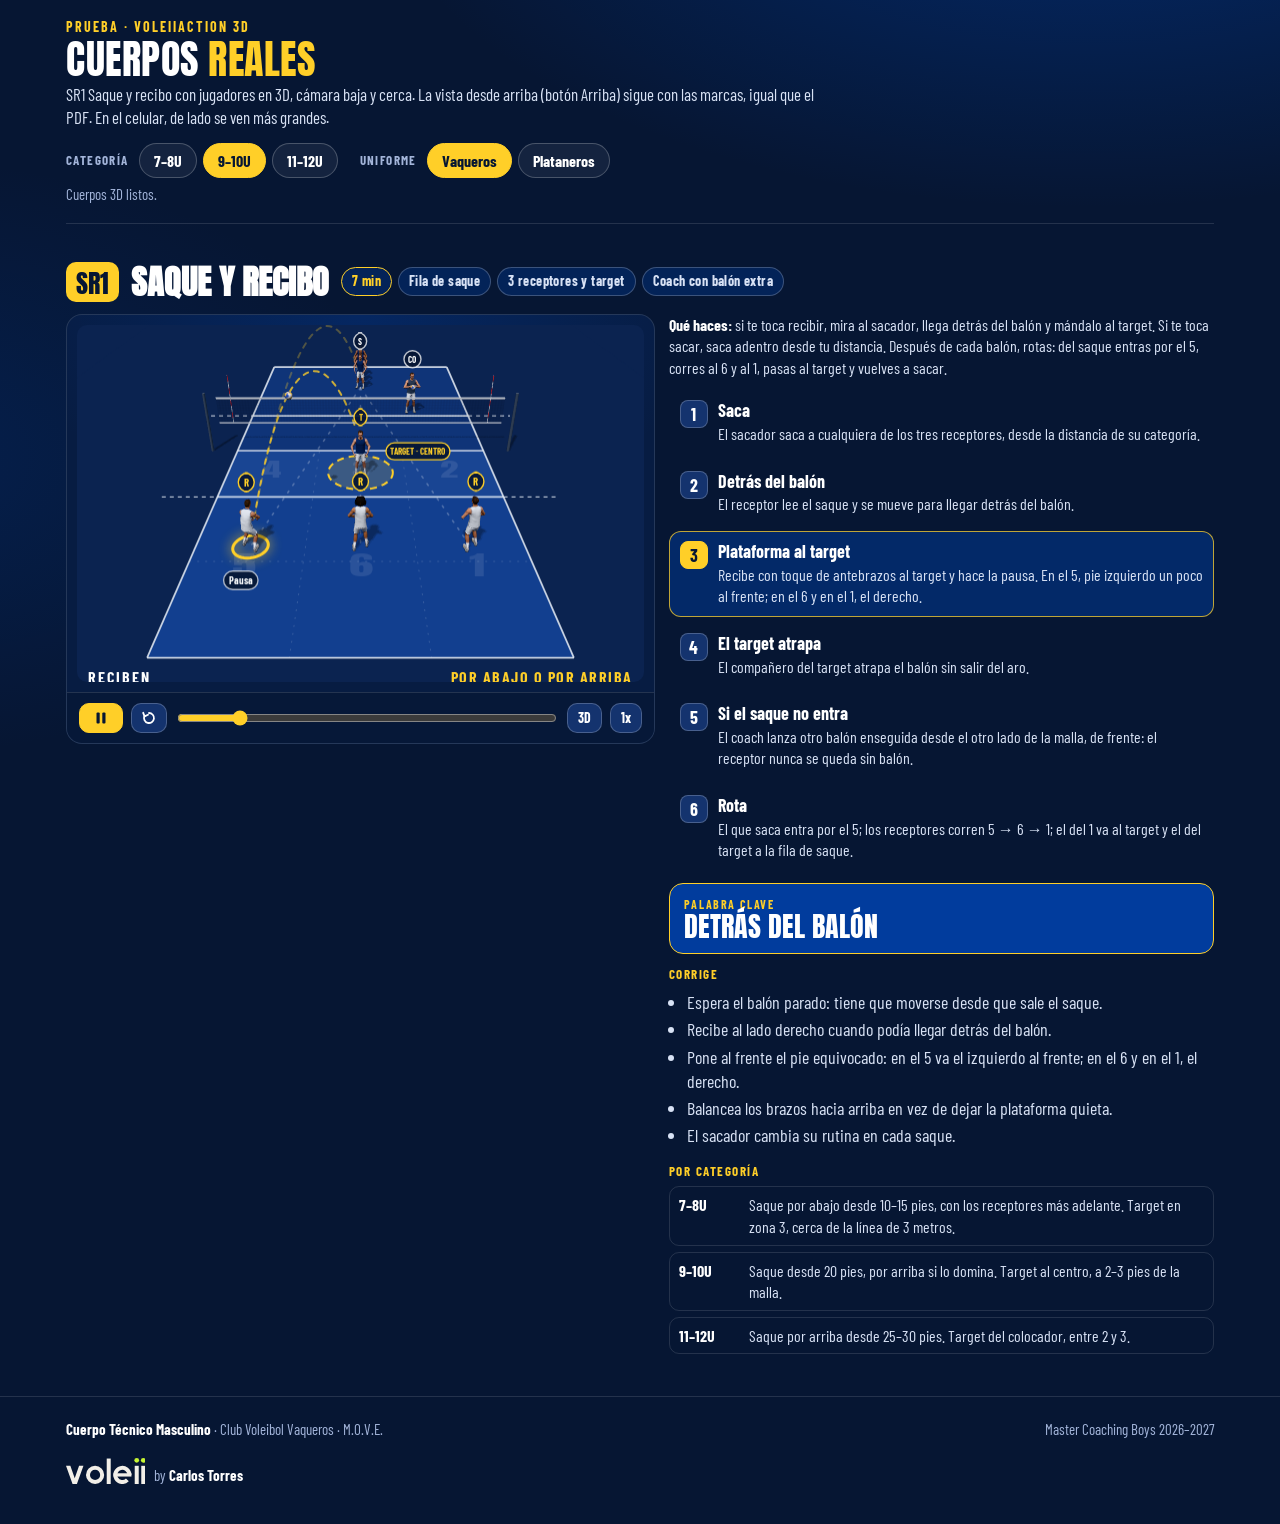
==== commit e50355f5: "Prueba 3D: jugadores 15 % más grandes Co-Authored-By: Claude Opus 5.5 <noreply@anthropic.com> Claude" ====
--- a/prueba3d.html
+++ b/prueba3d.html
@@ -381,7 +381,7 @@
   try {
     var AC = window.VOLEII && window.VOLEII.Action;
     if (!AC) { return; }
-    AC.mount({ age: '9-10', view: 1 });
+    AC.mount({ age: '9-10', view: 1, figScale: 1.15 });   /* jugadores 15 % más grandes que el tamaño real, para que se vean mejor */
     var st = document.getElementById('p3-state');
     var tries = 0, iv = setInterval(function () {
       tries++;
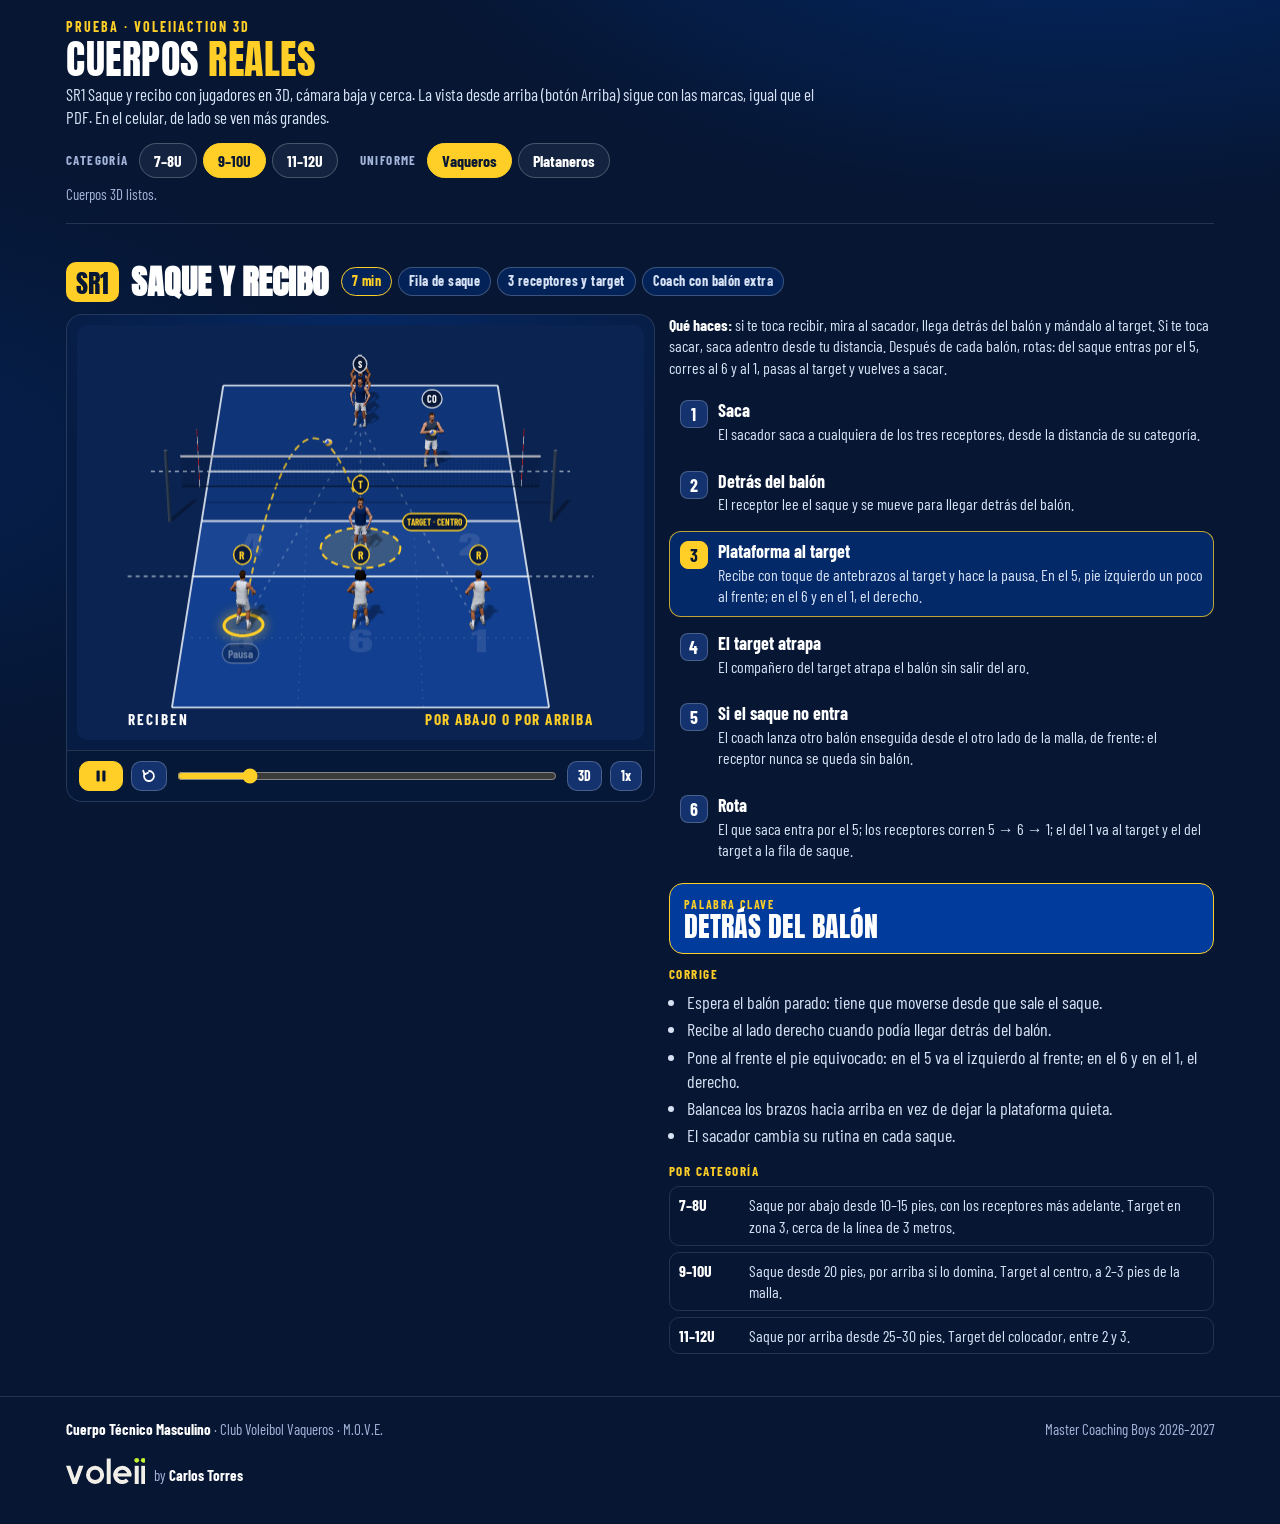
==== commit bc805ffb: "Sesión 2 en 3D real: jugadores con cuerpo humano en los 13 drills - engine/: voleiiaction 2.0 con la" ====
--- a/prueba3d.html
+++ b/prueba3d.html
@@ -318,7 +318,7 @@
 .p3-btn{font:inherit;font-weight:700;font-size:16px;color:var(--white);background:rgba(255,255,255,.06);border:1px solid var(--line2);border-radius:999px;padding:6px 14px;cursor:pointer}
 .p3-btn[aria-pressed="true"]{background:var(--gold);color:var(--navy);border-color:var(--gold)}
 .p3-state{font-size:15px;color:var(--muted);margin:2px 0 10px}
-.dia .legend{display:none}
+.dia.real3d .legend{display:none}
 @media (max-width:600px){.dia{margin:0 -16px;border-radius:0;border-left:0;border-right:0}.dia .stage{padding:6px 0}.dia canvas.action{border-radius:0}}
 </style>
 </head>
@@ -372,10 +372,10 @@
     <div class="credit"><svg class="voleii" viewBox="0 -43 436 143" role="img" aria-label="voleii"><polygon points="0,0 24,0 48,68 72,0 96,0 60,100 36,100" fill="#F2EFE8"/><circle cx="160" cy="50" r="39" fill="none" stroke="#F2EFE8" stroke-width="22"/><rect x="224" y="-40" width="22" height="140" fill="#F2EFE8"/><path d="M349 50 A39 39 0 1 0 337.6 77.6" fill="none" stroke="#F2EFE8" stroke-width="22"/><rect x="262" y="41" width="98" height="18" fill="#F2EFE8"/><rect x="378" y="0" width="22" height="100" fill="#F2EFE8"/><rect x="414" y="0" width="22" height="100" fill="#F2EFE8"/><circle cx="389" cy="-30" r="13" fill="#C6F432"/><circle cx="425" cy="-30" r="13" fill="#C6F432"/></svg><span>by <b>Carlos Torres</b></span></div>
   </div>
 </footer>
-<script src="engine3d/voleii-action.js"></script>
+<script src="engine/voleii-action.js"></script>
 <script src="escenas-sesion2-action.js"></script>
-<script src="engine3d/three/voleii-three.min.js"></script>
-<script src="engine3d/voleii-action-3d.js"></script>
+<script src="engine/three/voleii-three.min.js"></script>
+<script src="engine/voleii-action-3d.js"></script>
 <script>
 (function () {
   try {
